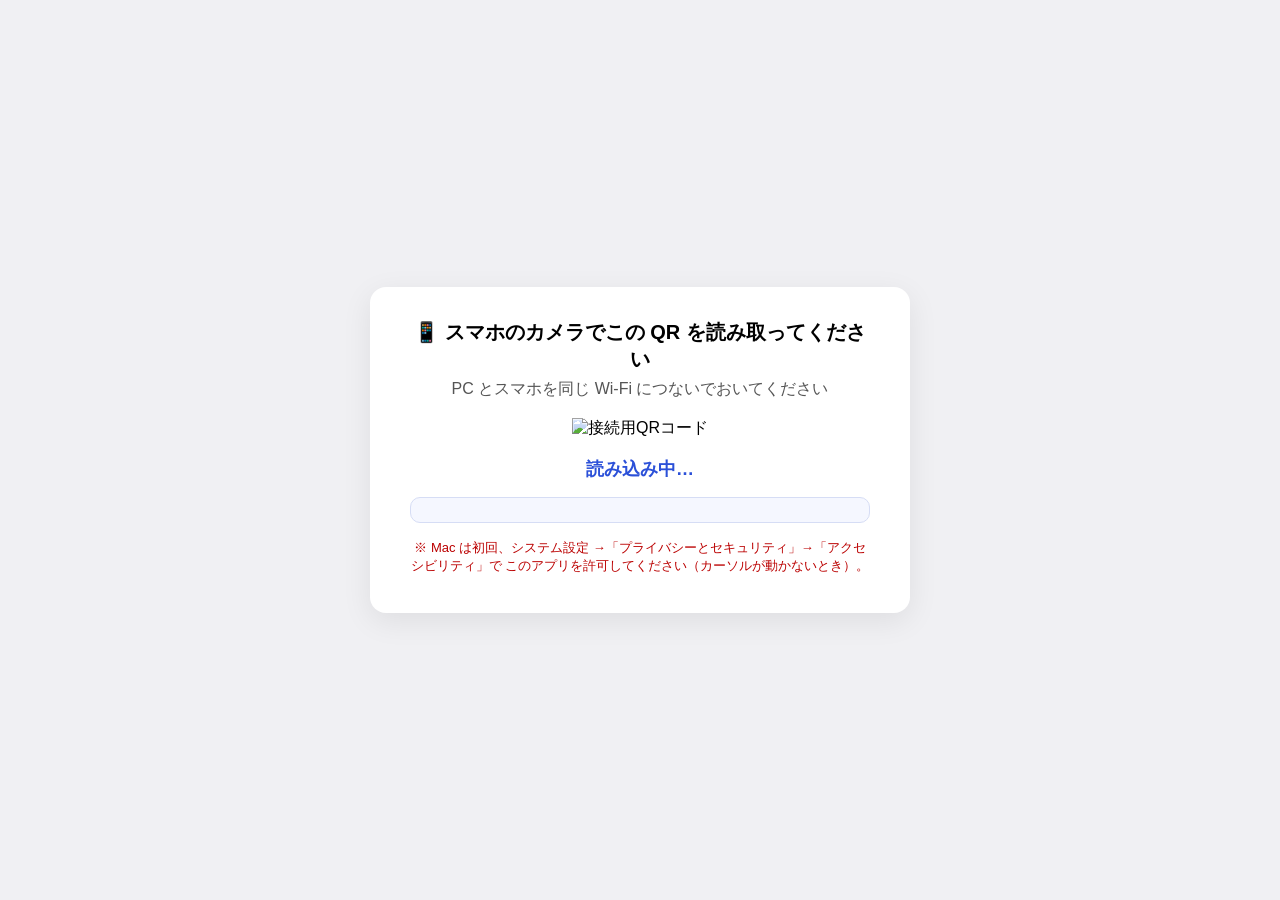
==== web/host.html @ f605ddfa "v2: ドラッグ&ドロップ・感度調整・Tailscale対応・トレイ常駐化 - 長押しドラッグ&ドロップ（web/app.js: 450ms静止保持でdown→移動→up） - カーソル感度スライダー" ====
<!DOCTYPE html>
<html lang="ja">
<head>
  <meta charset="utf-8">
  <meta name="viewport" content="width=device-width, initial-scale=1">
  <title>スマホでマウス操作 — 接続</title>
  <style>
    body { font-family: -apple-system, "Hiragino Kaku Gothic ProN", sans-serif;
           background: #f0f0f3; margin: 0; min-height: 100vh;
           display: flex; align-items: center; justify-content: center; }
    .card { background: #fff; border-radius: 16px; padding: 32px 40px; text-align: center;
            box-shadow: 0 8px 30px rgba(0,0,0,.08); max-width: 460px; }
    h1 { font-size: 20px; margin: 0 0 4px; }
    p  { color: #555; margin: 6px 0; }
    img { width: 280px; height: 280px; image-rendering: pixelated; margin: 12px 0; }
    .url { font-size: 18px; font-weight: bold; color: #2b50d8; word-break: break-all; }
    .alt { font-size: 13px; color: #888; margin-top: 10px; }
    .note { font-size: 13px; color: #b00; margin-top: 16px; }
    .ts-box { font-size: 13px; color: #444; margin-top: 16px; background: #f5f7ff;
              border: 1px solid #d6ddf5; border-radius: 10px; padding: 12px 14px; text-align: left; }
    .ts-box a { color: #2b50d8; font-weight: bold; }
    .ts-box ol { margin: 6px 0 0; padding-left: 20px; }
  </style>
</head>
<body>
  <div class="card">
    <h1>📱 スマホのカメラでこの QR を読み取ってください</h1>
    <p>PC とスマホを同じ Wi-Fi につないでおいてください</p>
    <img src="/qr.png" alt="接続用QRコード">
    <p class="url" id="url">読み込み中…</p>
    <p class="alt" id="alt"></p>
    <div class="ts-box" id="ts-box"></div>
    <p class="note">※ Mac は初回、システム設定 →「プライバシーとセキュリティ」→「アクセシビリティ」で
       このアプリを許可してください（カーソルが動かないとき）。</p>
  </div>

  <script>
    // /info から接続URLを取得して表示（QR が読めない場合は手入力できるように）
    fetch('/info').then(r => r.json()).then(d => {
      document.getElementById('url').textContent = d.url;
      const others = (d.urls || []).filter(u => u !== d.url);
      if (others.length) {
        document.getElementById('alt').textContent = 'つながらない場合: ' + others.join(' / ');
      }
      // Tailscale の状態に応じた案内
      const box = document.getElementById('ts-box');
      if (d.tailscale) {
        box.innerHTML =
          '🔒 <b>Tailscale 経由</b>の URL です。スマホ側でも Tailscale を ON にして、この QR を読んでください。' +
          '（職場・共用 Wi-Fi などクライアント分離された回線でも接続できます）';
      } else {
        box.innerHTML =
          'ℹ️ いまは<b>同じ Wi-Fi 用</b>の URL です。普通の家の Wi-Fi ならこのまま QR を読めば使えます。<br>' +
          '職場・共用 Wi-Fi（端末間通信が禁止された回線）で繋がらない場合は、Tailscale を使ってください:' +
          '<ol>' +
          '<li>PC とスマホに <a href="https://tailscale.com/download" target="_blank" rel="noopener">Tailscale をインストール</a></li>' +
          '<li>両方を<b>同じアカウント</b>でサインインして ON</li>' +
          '<li>このアプリを再起動 → QR が自動で Tailscale 用に切り替わります</li>' +
          '</ol>';
      }
    }).catch(() => {});
  </script>
</body>
</html>
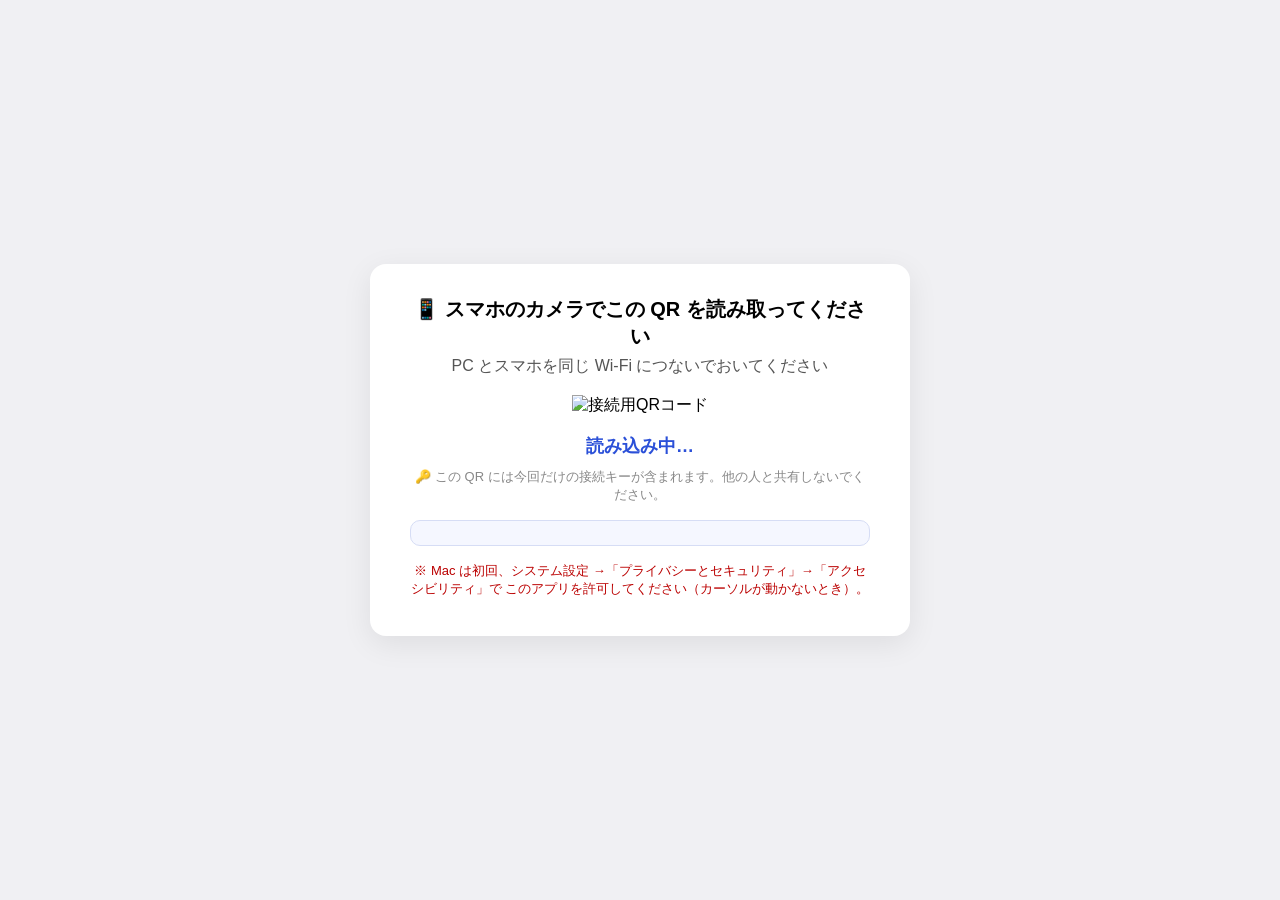
==== commit 366febad: "Codexレビュー対応: ペアリング必須化・Tailscale非同期・疎通後ブラウザ起動 ① ペアリング(トークン)必須化:   - server: 起動ごとに secrets.token_urlsa" ====
--- a/web/host.html
+++ b/web/host.html
@@ -29,6 +29,7 @@
     <img src="/qr.png" alt="接続用QRコード">
     <p class="url" id="url">読み込み中…</p>
     <p class="alt" id="alt"></p>
+    <p class="alt">🔑 この QR には今回だけの接続キーが含まれます。他の人と共有しないでください。</p>
     <div class="ts-box" id="ts-box"></div>
     <p class="note">※ Mac は初回、システム設定 →「プライバシーとセキュリティ」→「アクセシビリティ」で
        このアプリを許可してください（カーソルが動かないとき）。</p>
